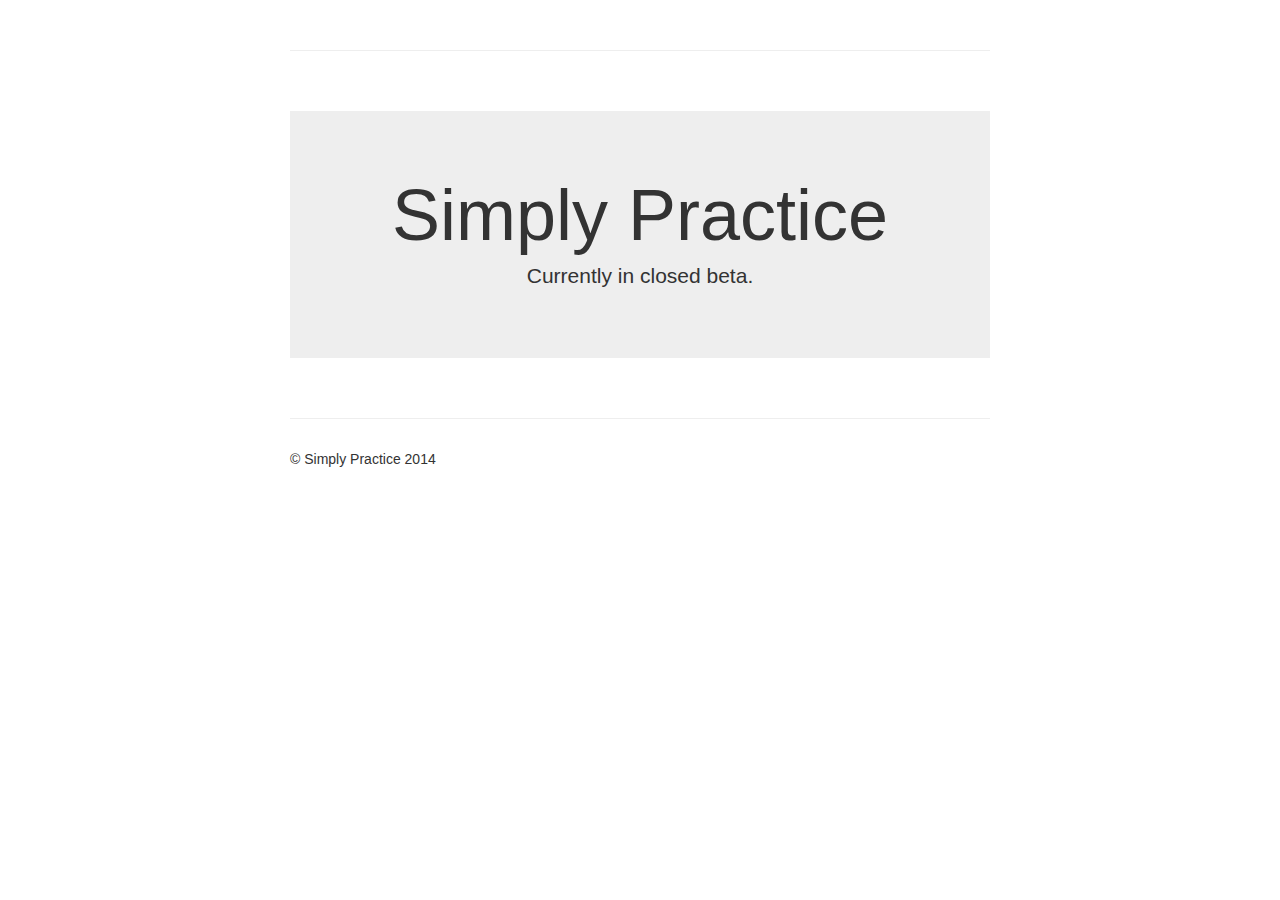
==== index.html @ 6c02ff7c "Copyright update" ====
<!DOCTYPE html>
<html lang="en">
  <head>
    <meta charset="utf-8">
    <title>Simply Practice</title>
    <meta name="viewport" content="width=device-width, initial-scale=1.0">
    <meta name="description" content="">
    <meta name="author" content="">

    <!-- Le styles -->
    <link href="bootstrap.min.css" rel="stylesheet">
    <style type="text/css">
      body {
        padding-top: 20px;
        padding-bottom: 40px;
      }

      /* Custom container */
      .container-narrow {
        margin: 0 auto;
        max-width: 700px;
      }
      .container-narrow > hr {
        margin: 30px 0;
      }

      /* Main marketing message and sign up button */
      .jumbotron {
        margin: 60px 0;
        text-align: center;
      }
      .jumbotron h1 {
        font-size: 72px;
        line-height: 1;
      }
      .jumbotron .btn {
        font-size: 21px;
        padding: 14px 24px;
      }

      /* Supporting marketing content */
      .marketing {
        margin: 60px 0;
      }
      .marketing p + h4 {
        margin-top: 28px;
      }
    </style>
    <link href="bootstrap-responsive.min.css" rel="stylesheet">

    <script src="jquery.js"></script>
    <script src="bootstrap.min.js"></script>

    <!-- HTML5 shim, for IE6-8 support of HTML5 elements -->
    <!--[if lt IE 9]>
      <script src="http://html5shim.googlecode.com/svn/trunk/html5.js"></script>
    <![endif]-->

    <!-- Fav and touch icons -->
    <link rel="shortcut icon" href="/public/ico/favicon.ico">
    <link rel="apple-touch-icon-precomposed" sizes="144x144" href="simply-practice-57.png">
    <link rel="apple-touch-icon-precomposed" sizes="114x114" href="simply-practice-114.png">
    <link rel="apple-touch-icon-precomposed" sizes="72x72" href="simply-practice-72.png">
    <link rel="apple-touch-icon-precomposed" href="simply-practice-57.png">
  </head>

  <body>

    <div class="container-narrow">   

      <hr>

      <div class="jumbotron">
        <h1>Simply Practice</h1>
        <p class="lead">Currently in closed beta.</p>
        
      </div>

      <hr>

      <div class="footer">
        <p>&copy; Simply Practice 2014</p>
      </div>

    </div> <!-- /container -->

  </body>
</html>
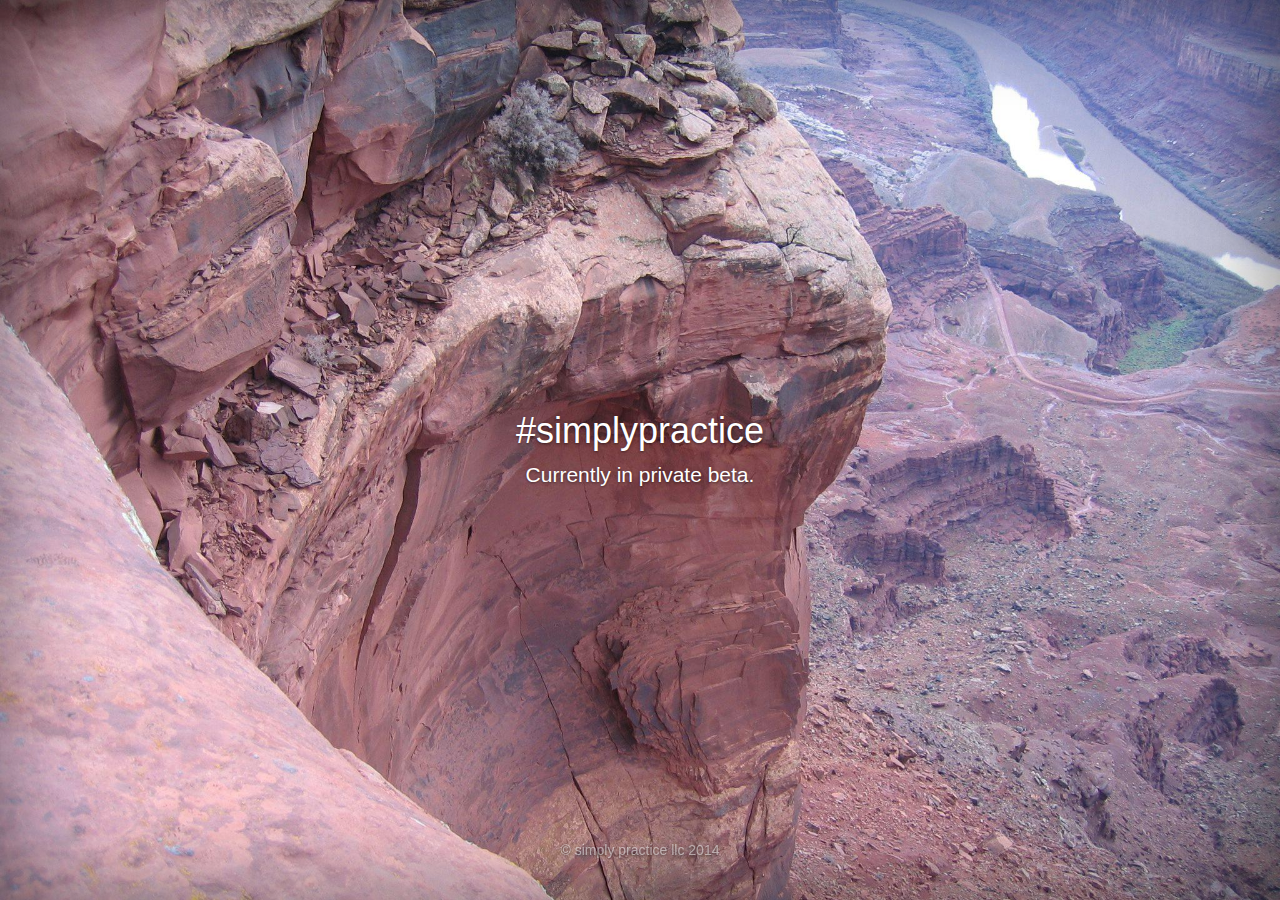
==== commit bba8982e: "Updated SW site" ====
--- a/index.html
+++ b/index.html
@@ -1,89 +1,64 @@
 
 <!DOCTYPE html>
 <html lang="en">
-  <head>
-    <meta charset="utf-8">
-    <title>Simply Practice</title>
-    <meta name="viewport" content="width=device-width, initial-scale=1.0">
-    <meta name="description" content="">
-    <meta name="author" content="">
-
-    <!-- Le styles -->
-    <link href="bootstrap.min.css" rel="stylesheet">
-    <style type="text/css">
-      body {
-        padding-top: 20px;
-        padding-bottom: 40px;
-      }
-
-      /* Custom container */
-      .container-narrow {
-        margin: 0 auto;
-        max-width: 700px;
-      }
-      .container-narrow > hr {
-        margin: 30px 0;
-      }
-
-      /* Main marketing message and sign up button */
-      .jumbotron {
-        margin: 60px 0;
-        text-align: center;
-      }
-      .jumbotron h1 {
-        font-size: 72px;
-        line-height: 1;
-      }
-      .jumbotron .btn {
-        font-size: 21px;
-        padding: 14px 24px;
-      }
-
-      /* Supporting marketing content */
-      .marketing {
-        margin: 60px 0;
-      }
-      .marketing p + h4 {
-        margin-top: 28px;
-      }
-    </style>
-    <link href="bootstrap-responsive.min.css" rel="stylesheet">
-
-    <script src="jquery.js"></script>
-    <script src="bootstrap.min.js"></script>
-
-    <!-- HTML5 shim, for IE6-8 support of HTML5 elements -->
-    <!--[if lt IE 9]>
-      <script src="http://html5shim.googlecode.com/svn/trunk/html5.js"></script>
-    <![endif]-->
-
-    <!-- Fav and touch icons -->
-    <link rel="shortcut icon" href="/public/ico/favicon.ico">
-    <link rel="apple-touch-icon-precomposed" sizes="144x144" href="simply-practice-57.png">
-    <link rel="apple-touch-icon-precomposed" sizes="114x114" href="simply-practice-114.png">
-    <link rel="apple-touch-icon-precomposed" sizes="72x72" href="simply-practice-72.png">
-    <link rel="apple-touch-icon-precomposed" href="simply-practice-57.png">
-  </head>
-
-  <body>
-
-    <div class="container-narrow">   
-
-      <hr>
-
-      <div class="jumbotron">
-        <h1>Simply Practice</h1>
-        <p class="lead">Currently in closed beta.</p>
+    <head>
+        <meta charset="utf-8">
+            <meta http-equiv="X-UA-Compatible" content="IE=edge">
+                <meta name="viewport" content="width=device-width, initial-scale=1">
+                    <meta name="description" content="">
+                        <meta name="author" content="">
+                            <link rel="icon" href="favicon.ico">
+                                
+                                <title>Cover Template for Bootstrap</title>
+                                
+                                <!-- Bootstrap core CSS -->
+                                <link href="bootstrap.min.css" rel="stylesheet">
+                                    
+                                    <!-- Custom styles for this template -->
+                                    <link href="cover.css" rel="stylesheet">
+                                        
+                                        
+                                        
+                                        <!-- HTML5 shim and Respond.js IE8 support of HTML5 elements and media queries -->
+                                        <!--[if lt IE 9]>
+                                         <script src="https://oss.maxcdn.com/html5shiv/3.7.2/html5shiv.min.js"></script>
+                                         <script src="https://oss.maxcdn.com/respond/1.4.2/respond.min.js"></script>
+                                         <![endif]-->
+                                        </head>
+    
+    <body>
         
-      </div>
-
-      <hr>
-
-      <div class="footer">
-        <p>&copy; Simply Practice 2014</p>
-      </div>
-
-    </div> <!-- /container -->
-
-  </body>
+        <div class="site-wrapper">
+            
+            <div class="site-wrapper-inner">
+                
+                <div class="cover-container">
+                    
+                  
+                    
+                    <div class="inner cover">
+                        <h1 class="cover-heading">#simplypractice</h1>
+                        <p class="lead">Currently in private beta.</p>
+                        
+                    </div>
+                    <div class="mastfoot">
+                        <div class="inner">
+                            <p>&copy simply practice llc 2014</p>
+                        </div>
+                    </div>
+                    
+                    
+                </div>
+                
+            </div>
+            
+        </div>
+        
+        <!-- Bootstrap core JavaScript
+         ================================================== -->
+        <!-- Placed at the end of the document so the pages load faster -->
+        <script src="https://ajax.googleapis.com/ajax/libs/jquery/1.11.1/jquery.min.js"></script>
+        <script src="bootstrap.min.js"></script>
+        <script src="docs.min.js"></script>
+    </body>
 </html>
--- a/cover.css
+++ b/cover.css
@@ -0,0 +1,168 @@
+/*
+ * Globals
+ */
+
+/* Links */
+a,
+a:focus,
+a:hover {
+  color: #fff;
+}
+
+/* Custom default button */
+.btn-default,
+.btn-default:hover,
+.btn-default:focus {
+  color: #333;
+  text-shadow: none; /* Prevent inheritence from `body` */
+  background-color: #fff;
+  border: 1px solid #fff;
+}
+
+
+/*
+ * Base structure
+ */
+
+html,
+body {
+  height: 100%;
+  background-color: #333;
+  background: url(moab.jpg) no-repeat center center fixed; 
+  -webkit-background-size: cover;
+  -moz-background-size: cover;
+  -o-background-size: cover;
+  background-size: cover;
+}
+body {
+  color: #fff;
+  text-align: center;
+  text-shadow: 0 1px 3px rgba(0,0,0,.5);
+}
+
+/* Extra markup and styles for table-esque vertical and horizontal centering */
+.site-wrapper {
+  display: table;
+  width: 100%;
+  height: 100%; /* For at least Firefox */
+  min-height: 100%;
+  -webkit-box-shadow: inset 0 0 100px rgba(0,0,0,.5);
+          box-shadow: inset 0 0 100px rgba(0,0,0,.5);
+}
+.site-wrapper-inner {
+  display: table-cell;
+  vertical-align: top;
+}
+.cover-container {
+  margin-right: auto;
+  margin-left: auto;
+}
+
+/* Padding for spacing */
+.inner {
+  padding: 30px;
+}
+
+
+/*
+ * Header
+ */
+.masthead-brand {
+  margin-top: 10px;
+  margin-bottom: 10px;
+}
+
+.masthead-nav > li {
+  display: inline-block;
+}
+.masthead-nav > li + li {
+  margin-left: 20px;
+}
+.masthead-nav > li > a {
+  padding-right: 0;
+  padding-left: 0;
+  font-size: 16px;
+  font-weight: bold;
+  color: #fff; /* IE8 proofing */
+  color: rgba(255,255,255,.75);
+  border-bottom: 2px solid transparent;
+}
+.masthead-nav > li > a:hover,
+.masthead-nav > li > a:focus {
+  background-color: transparent;
+  border-bottom-color: #a9a9a9;
+  border-bottom-color: rgba(255,255,255,.25);
+}
+.masthead-nav > .active > a,
+.masthead-nav > .active > a:hover,
+.masthead-nav > .active > a:focus {
+  color: #fff;
+  border-bottom-color: #fff;
+}
+
+@media (min-width: 768px) {
+  .masthead-brand {
+    float: left;
+  }
+  .masthead-nav {
+    float: right;
+  }
+}
+
+
+/*
+ * Cover
+ */
+
+.cover {
+  padding: 0 20px;
+}
+.cover .btn-lg {
+  padding: 10px 20px;
+  font-weight: bold;
+}
+
+
+/*
+ * Footer
+ */
+
+.mastfoot {
+  color: #999; /* IE8 proofing */
+  color: rgba(255,255,255,.5);
+}
+
+
+/*
+ * Affix and center
+ */
+
+@media (min-width: 768px) {
+  /* Pull out the header and footer */
+  .masthead {
+    position: fixed;
+    top: 0;
+  }
+  .mastfoot {
+    position: fixed;
+    bottom: 0;
+  }
+  /* Start the vertical centering */
+  .site-wrapper-inner {
+    vertical-align: middle;
+  }
+  /* Handle the widths */
+  .masthead,
+  .mastfoot,
+  .cover-container {
+    width: 100%; /* Must be percentage or pixels for horizontal alignment */
+  }
+}
+
+@media (min-width: 992px) {
+  .masthead,
+  .mastfoot,
+  .cover-container {
+    width: 700px;
+  }
+}
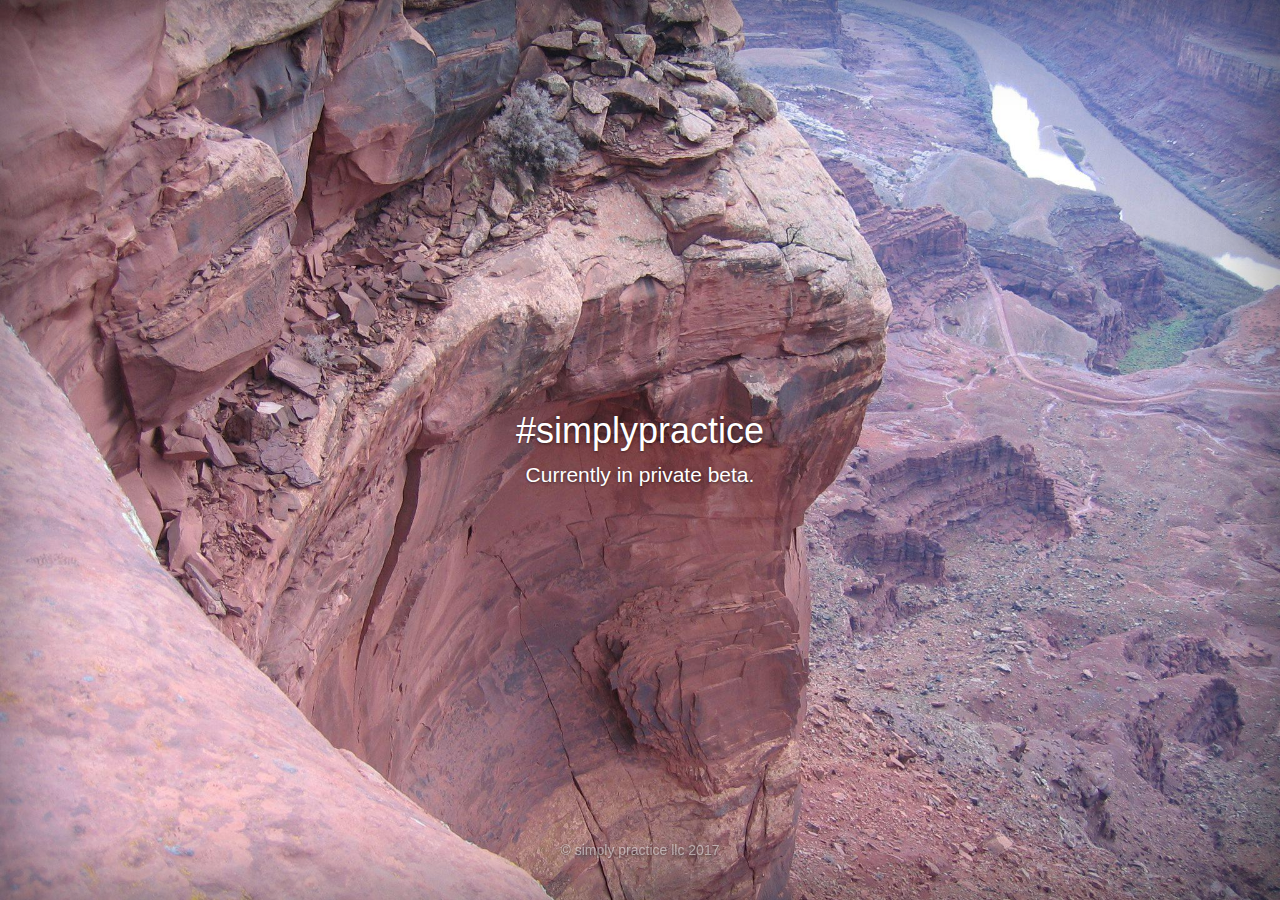
==== commit f823fb34: "Update index.html" ====
--- a/index.html
+++ b/index.html
@@ -43,7 +43,7 @@
                     </div>
                     <div class="mastfoot">
                         <div class="inner">
-                            <p>&copy simply practice llc 2014</p>
+                            <p>&copy simply practice llc 2017</p>
                         </div>
                     </div>
                     
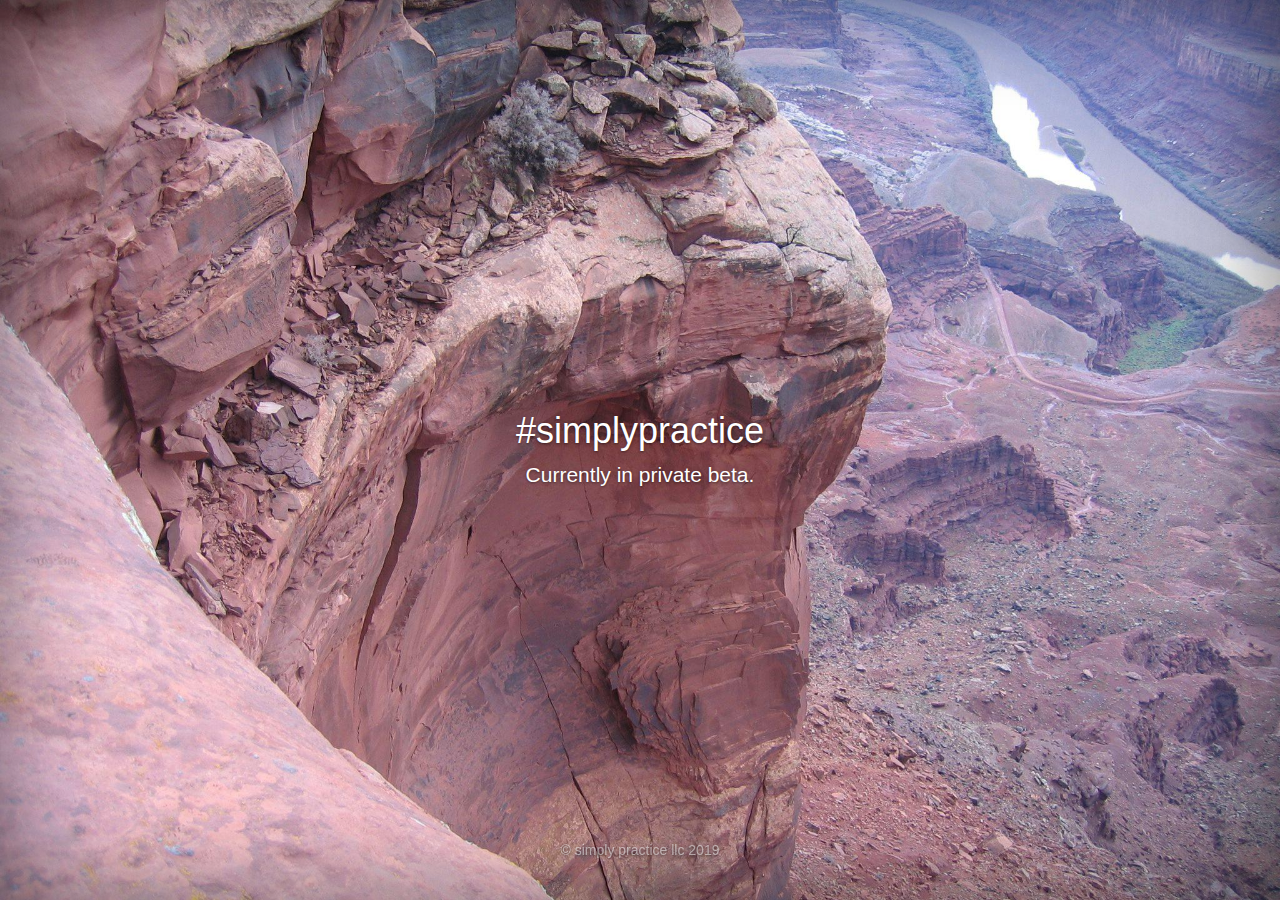
==== commit ac69386a: "Update index.html" ====
--- a/index.html
+++ b/index.html
@@ -9,7 +9,7 @@
                         <meta name="author" content="">
                             <link rel="icon" href="favicon.ico">
                                 
-                                <title>Cover Template for Bootstrap</title>
+                                <title>Simply Practice LLC</title>
                                 
                                 <!-- Bootstrap core CSS -->
                                 <link href="bootstrap.min.css" rel="stylesheet">
@@ -43,7 +43,7 @@
                     </div>
                     <div class="mastfoot">
                         <div class="inner">
-                            <p>&copy simply practice llc 2017</p>
+                            <p>&copy simply practice llc 2019</p>
                         </div>
                     </div>
                     
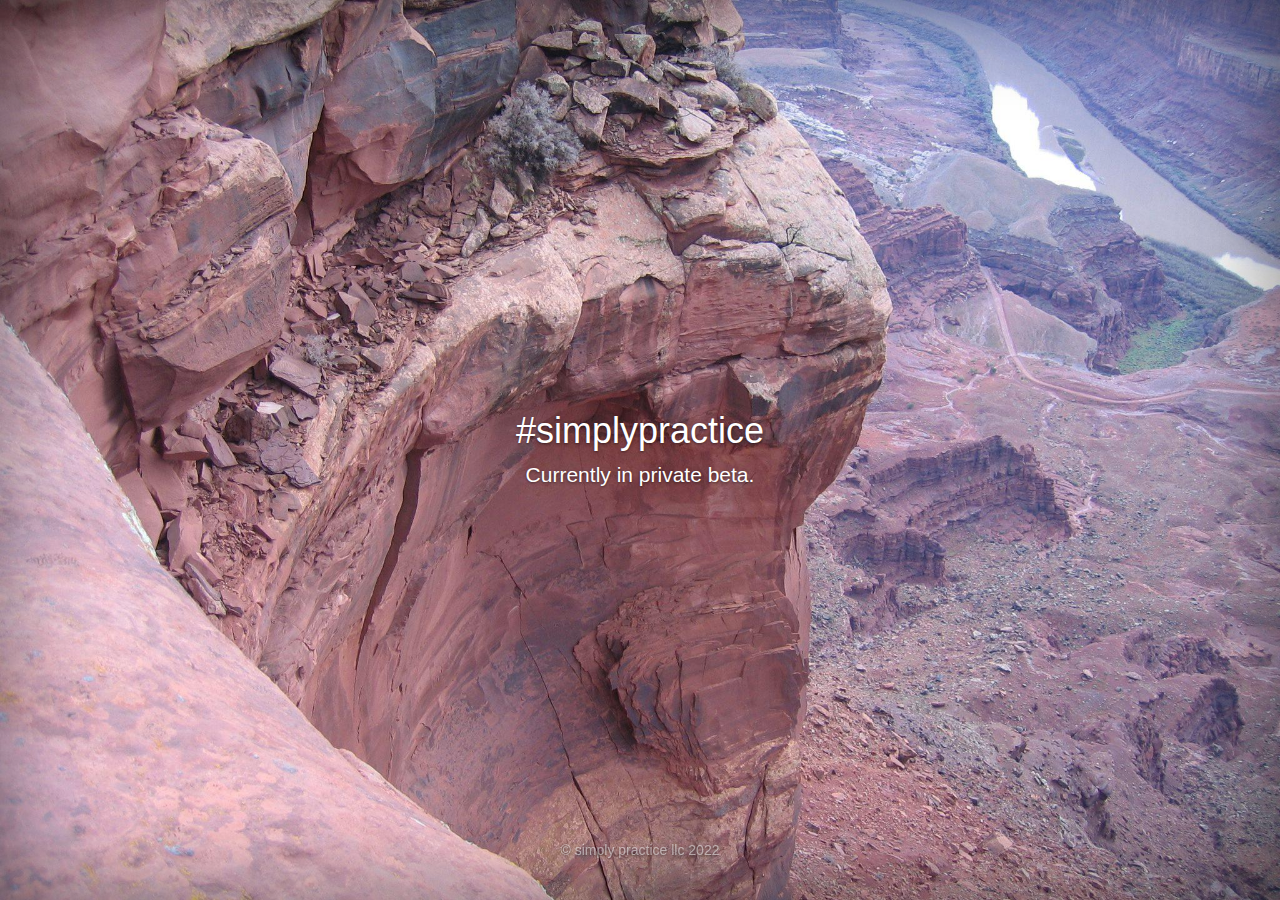
==== commit 46dc7fcf: "Update index.html" ====
--- a/index.html
+++ b/index.html
@@ -43,7 +43,7 @@
                     </div>
                     <div class="mastfoot">
                         <div class="inner">
-                            <p>&copy simply practice llc 2019</p>
+                            <p>&copy simply practice llc 2022</p>
                         </div>
                     </div>
                     
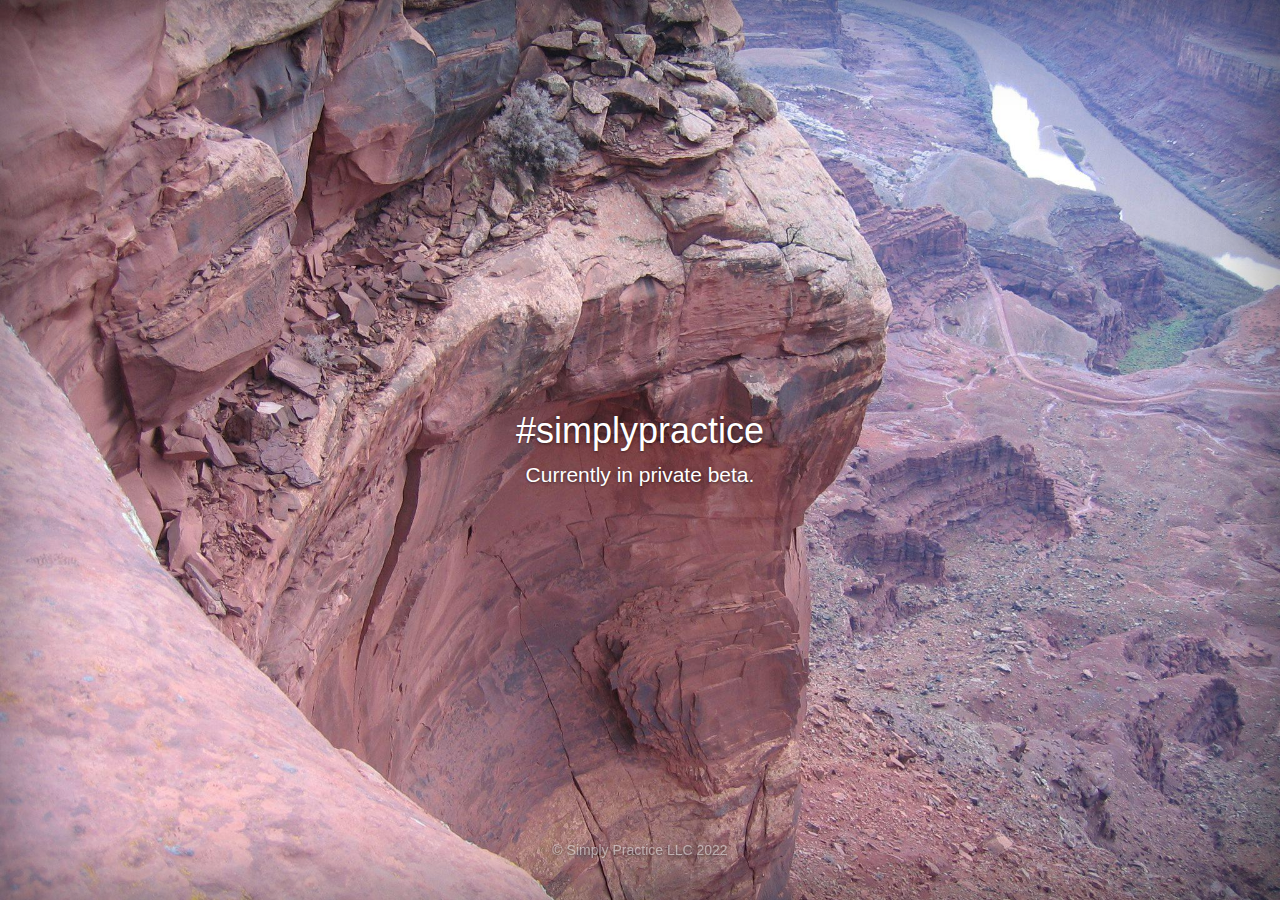
==== commit 2cb2e599: "Update index.html" ====
--- a/index.html
+++ b/index.html
@@ -43,7 +43,7 @@
                     </div>
                     <div class="mastfoot">
                         <div class="inner">
-                            <p>&copy simply practice llc 2022</p>
+                            <p>&copy Simply Practice LLC 2022</p>
                         </div>
                     </div>
                     
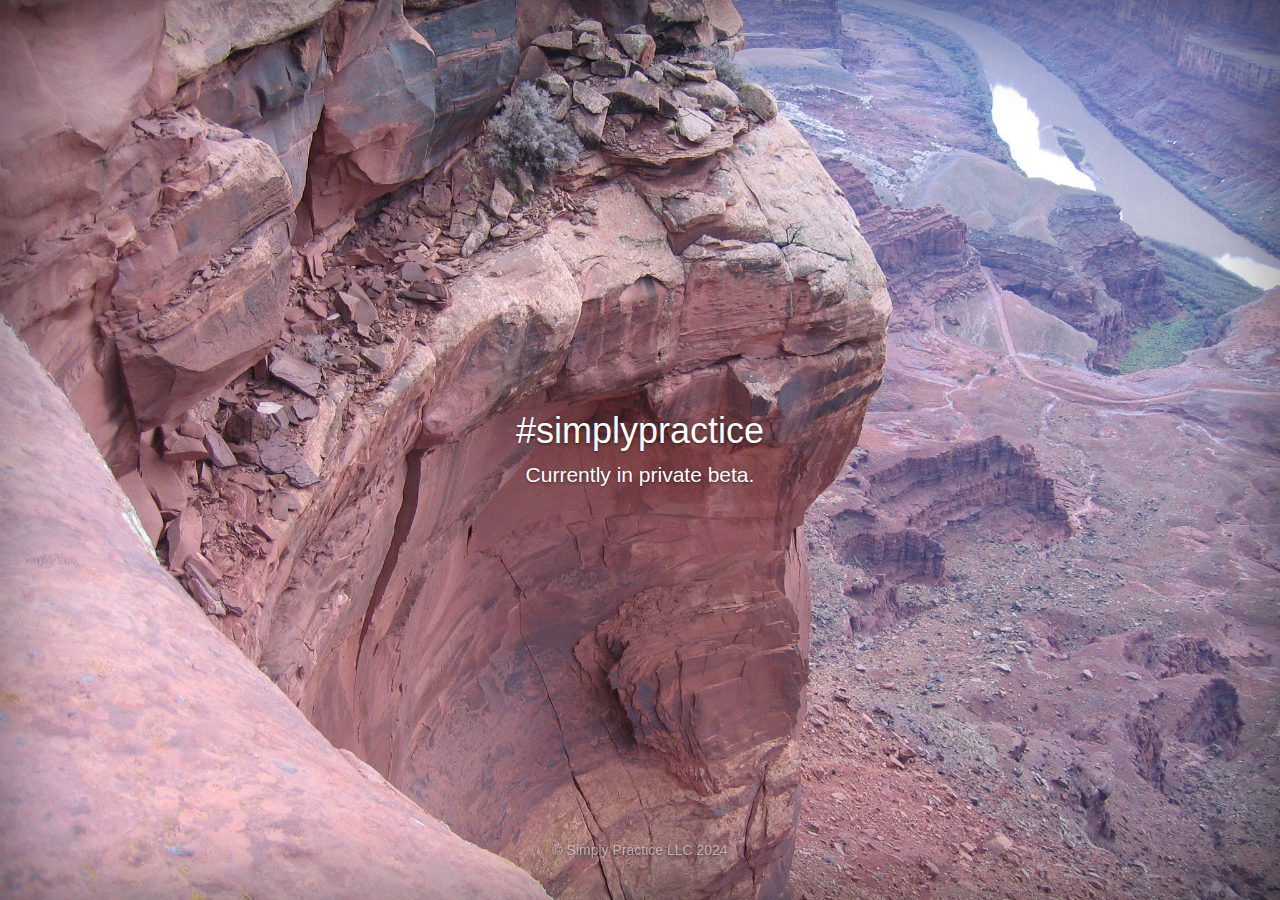
==== commit b1c89c08: "Update index.html" ====
--- a/index.html
+++ b/index.html
@@ -43,7 +43,7 @@
                     </div>
                     <div class="mastfoot">
                         <div class="inner">
-                            <p>&copy Simply Practice LLC 2022</p>
+                            <p>&copy Simply Practice LLC 2024</p>
                         </div>
                     </div>
                     
--- a/cover.css
+++ b/cover.css
@@ -21,7 +21,7 @@
 
 
 /*
- * Base structure
+ * Base structure.
  */
 
 html,
